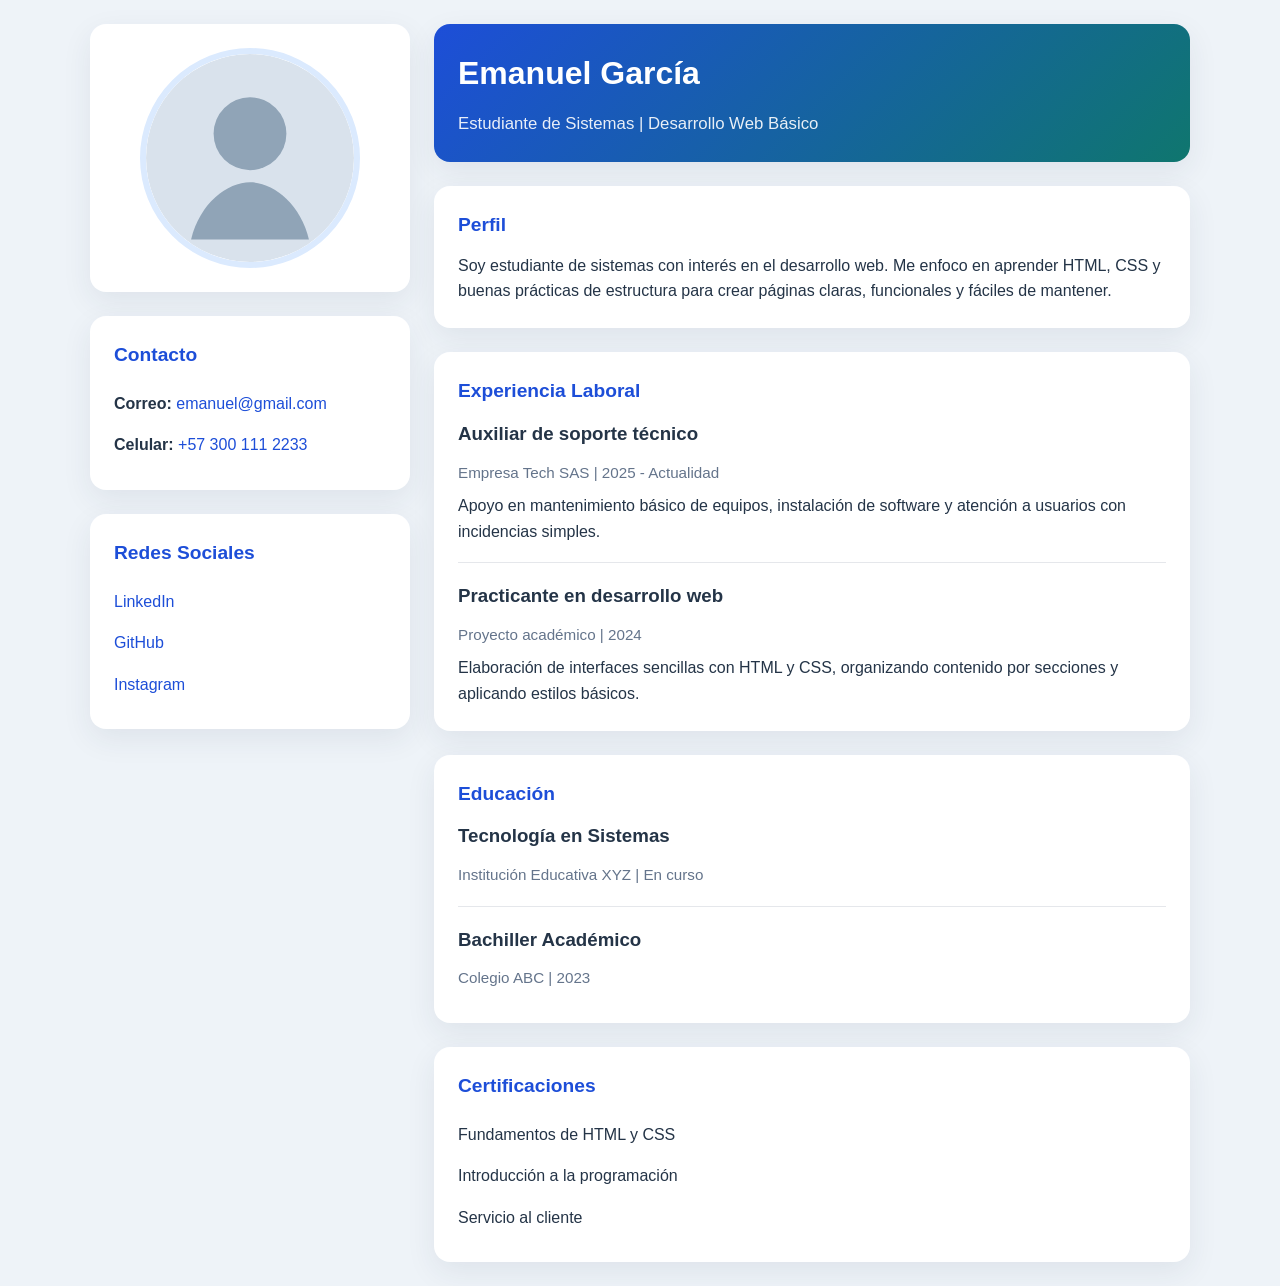
==== ia/index.html @ 416cfe16 "feat: IA generate CV section with personal details, experience, and education with simple data" ====
<!DOCTYPE html>
<html lang="es">
<head>
  <meta charset="UTF-8">
  <meta name="viewport" content="width=device-width, initial-scale=1.0">
  <title>Hoja de Vida - Emanuel García</title>
  <link rel="stylesheet" href="style.css">
</head>
<body>
  <main class="cv">
    <aside class="sidebar">
      <figure class="profile-photo">
        <img
          src="data:image/svg+xml;utf8,<svg xmlns='http://www.w3.org/2000/svg' viewBox='0 0 240 240'><rect width='240' height='240' rx='120' fill='%23d9e2ec'/><circle cx='120' cy='92' r='42' fill='%2390a4b7'/><path d='M52 214c10-42 42-66 68-66s58 24 68 66' fill='%2390a4b7'/></svg>"
          alt="Foto de perfil de Emanuel García"
        >
      </figure>

      <section class="card">
        <h2>Contacto</h2>
        <ul class="contact-list">
          <li><strong>Correo:</strong> <a href="mailto:emanuel@gmail.com">emanuel@gmail.com</a></li>
          <li><strong>Celular:</strong> <a href="tel:+573001112233">+57 300 111 2233</a></li>
        </ul>
      </section>

      <section class="card">
        <h2>Redes Sociales</h2>
        <ul class="social-list">
          <li><a href="https://www.linkedin.com" target="_blank" rel="noreferrer">LinkedIn</a></li>
          <li><a href="https://github.com" target="_blank" rel="noreferrer">GitHub</a></li>
          <li><a href="https://www.instagram.com" target="_blank" rel="noreferrer">Instagram</a></li>
        </ul>
      </section>
    </aside>

    <section class="content">
      <header class="hero card">
        <h1>Emanuel García</h1>
        <p class="subtitle">Estudiante de Sistemas | Desarrollo Web Básico</p>
      </header>

      <section class="card">
        <h2>Perfil</h2>
        <p>
          Soy estudiante de sistemas con interés en el desarrollo web. Me enfoco en aprender
          HTML, CSS y buenas prácticas de estructura para crear páginas claras, funcionales y
          fáciles de mantener.
        </p>
      </section>

      <section class="card">
        <h2>Experiencia Laboral</h2>
        <article class="item">
          <h3>Auxiliar de soporte técnico</h3>
          <p class="meta">Empresa Tech SAS | 2025 - Actualidad</p>
          <p>
            Apoyo en mantenimiento básico de equipos, instalación de software y atención a
            usuarios con incidencias simples.
          </p>
        </article>
        <article class="item">
          <h3>Practicante en desarrollo web</h3>
          <p class="meta">Proyecto académico | 2024</p>
          <p>
            Elaboración de interfaces sencillas con HTML y CSS, organizando contenido por
            secciones y aplicando estilos básicos.
          </p>
        </article>
      </section>

      <section class="card">
        <h2>Educación</h2>
        <article class="item">
          <h3>Tecnología en Sistemas</h3>
          <p class="meta">Institución Educativa XYZ | En curso</p>
        </article>
        <article class="item">
          <h3>Bachiller Académico</h3>
          <p class="meta">Colegio ABC | 2023</p>
        </article>
      </section>

      <section class="card">
        <h2>Certificaciones</h2>
        <ul class="cert-list">
          <li>Fundamentos de HTML y CSS</li>
          <li>Introducción a la programación</li>
          <li>Servicio al cliente</li>
        </ul>
      </section>
    </section>
  </main>
</body>
</html>
---- ia/style.css ----
* {
  box-sizing: border-box;
  margin: 0;
  padding: 0;
}

body {
  font-family: Arial, Helvetica, sans-serif;
  background: #eef3f8;
  color: #243447;
  line-height: 1.6;
  padding: 24px;
}

.cv {
  max-width: 1100px;
  margin: 0 auto;
  display: grid;
  grid-template-columns: 320px 1fr;
  gap: 24px;
}

.sidebar,
.content {
  display: flex;
  flex-direction: column;
  gap: 24px;
}

.card {
  background: #ffffff;
  border-radius: 16px;
  padding: 24px;
  box-shadow: 0 10px 30px rgba(36, 52, 71, 0.08);
}

.hero {
  background: linear-gradient(135deg, #1d4ed8, #0f766e);
  color: #ffffff;
}

.hero .subtitle {
  margin-top: 8px;
  font-size: 1.05rem;
  opacity: 0.9;
}

.profile-photo {
  background: #ffffff;
  border-radius: 16px;
  padding: 24px;
  box-shadow: 0 10px 30px rgba(36, 52, 71, 0.08);
  display: flex;
  justify-content: center;
  align-items: center;
}

.profile-photo img {
  width: 100%;
  max-width: 220px;
  aspect-ratio: 1 / 1;
  border-radius: 50%;
  object-fit: cover;
  border: 6px solid #dbeafe;
}

h1,
h2,
h3 {
  margin-bottom: 12px;
  color: inherit;
}

h1 {
  font-size: 2rem;
}

h2 {
  font-size: 1.2rem;
  color: #1d4ed8;
}

.item + .item {
  margin-top: 18px;
  padding-top: 18px;
  border-top: 1px solid #e5e7eb;
}

.meta {
  font-size: 0.95rem;
  color: #64748b;
  margin-bottom: 8px;
}

ul {
  list-style: none;
}

.contact-list li,
.social-list li,
.cert-list li {
  padding: 8px 0;
}

a {
  color: #1d4ed8;
  text-decoration: none;
}

a:hover {
  text-decoration: underline;
}

@media (max-width: 900px) {
  .cv {
    grid-template-columns: 1fr;
  }
}

@media (max-width: 480px) {
  body {
    padding: 16px;
  }

  .card,
  .profile-photo {
    padding: 18px;
  }

  h1 {
    font-size: 1.7rem;
  }
}
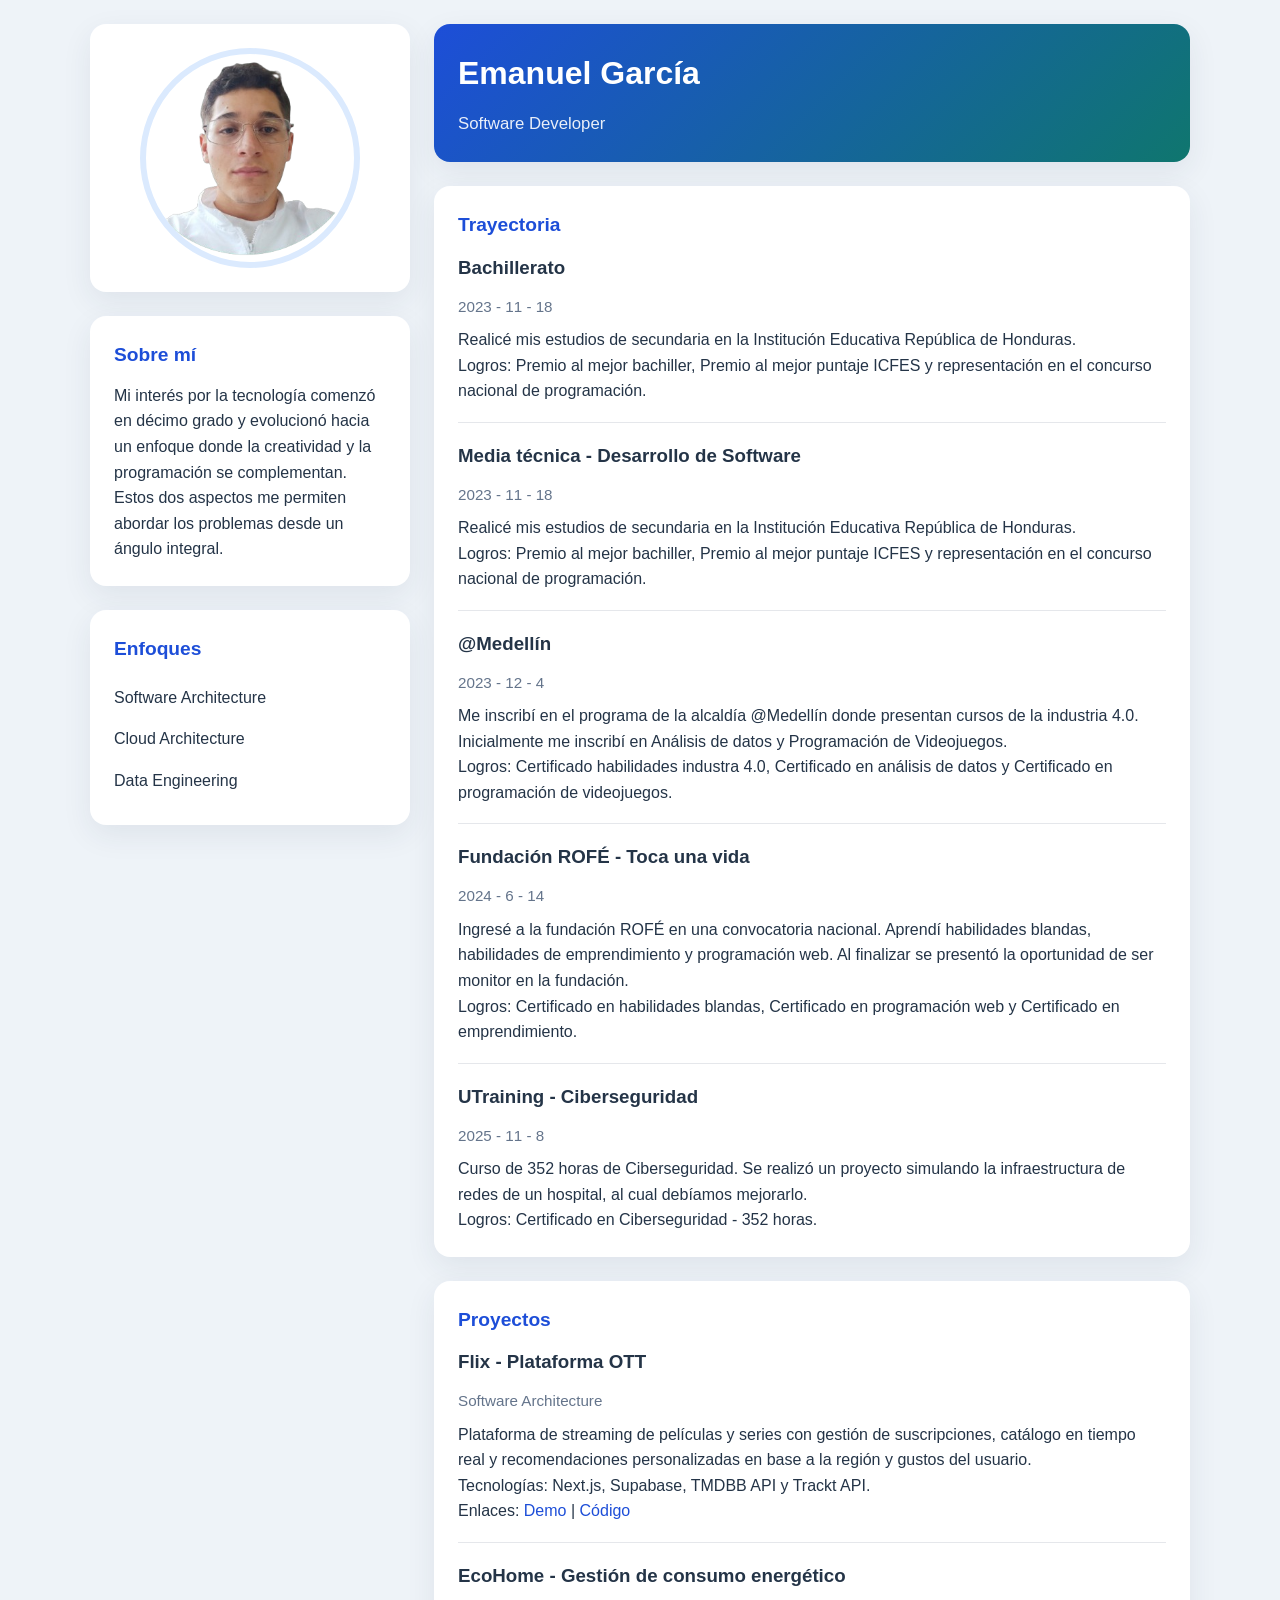
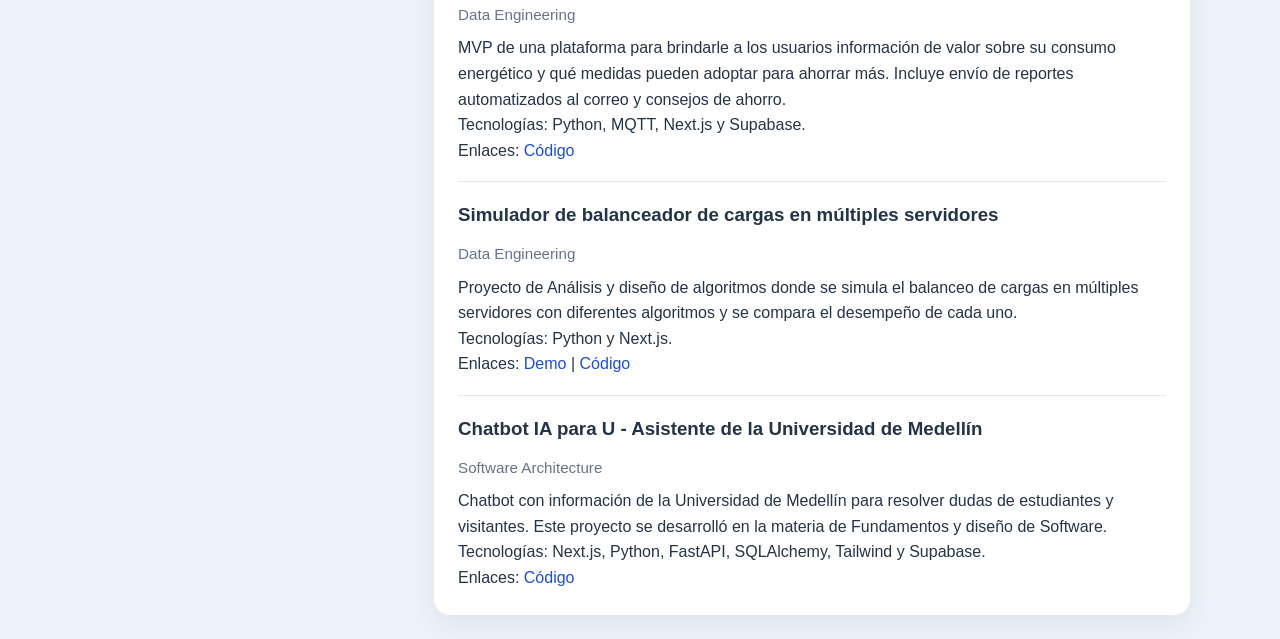
==== commit 2511bb64: "fix: Added real info" ====
--- a/ia/index.html
+++ b/ia/index.html
@@ -1,35 +1,35 @@
 <!DOCTYPE html>
 <html lang="es">
+
 <head>
   <meta charset="UTF-8">
   <meta name="viewport" content="width=device-width, initial-scale=1.0">
-  <title>Hoja de Vida - Emanuel García</title>
+  <title>Portfolio - Emanuel García</title>
   <link rel="stylesheet" href="style.css">
 </head>
+
 <body>
   <main class="cv">
     <aside class="sidebar">
       <figure class="profile-photo">
-        <img
-          src="data:image/svg+xml;utf8,<svg xmlns='http://www.w3.org/2000/svg' viewBox='0 0 240 240'><rect width='240' height='240' rx='120' fill='%23d9e2ec'/><circle cx='120' cy='92' r='42' fill='%2390a4b7'/><path d='M52 214c10-42 42-66 68-66s58 24 68 66' fill='%2390a4b7'/></svg>"
-          alt="Foto de perfil de Emanuel García"
-        >
+        <img src="../assets/other/RostroEmanuel_recortado.png" alt="Fotografía de Emanuel García">
       </figure>
 
       <section class="card">
-        <h2>Contacto</h2>
-        <ul class="contact-list">
-          <li><strong>Correo:</strong> <a href="mailto:emanuel@gmail.com">emanuel@gmail.com</a></li>
-          <li><strong>Celular:</strong> <a href="tel:+573001112233">+57 300 111 2233</a></li>
-        </ul>
+        <h2>Sobre mí</h2>
+        <p>
+          Mi interés por la tecnología comenzó en décimo grado y evolucionó hacia un enfoque donde la
+          creatividad y la programación se complementan. Estos dos aspectos me permiten abordar los
+          problemas desde un ángulo integral.
+        </p>
       </section>
 
       <section class="card">
-        <h2>Redes Sociales</h2>
-        <ul class="social-list">
-          <li><a href="https://www.linkedin.com" target="_blank" rel="noreferrer">LinkedIn</a></li>
-          <li><a href="https://github.com" target="_blank" rel="noreferrer">GitHub</a></li>
-          <li><a href="https://www.instagram.com" target="_blank" rel="noreferrer">Instagram</a></li>
+        <h2>Enfoques</h2>
+        <ul class="cert-list">
+          <li>Software Architecture</li>
+          <li>Cloud Architecture</li>
+          <li>Data Engineering</li>
         </ul>
       </section>
     </aside>
@@ -37,59 +37,117 @@
     <section class="content">
       <header class="hero card">
         <h1>Emanuel García</h1>
-        <p class="subtitle">Estudiante de Sistemas | Desarrollo Web Básico</p>
+        <p class="subtitle">Software Developer</p>
       </header>
 
       <section class="card">
-        <h2>Perfil</h2>
-        <p>
-          Soy estudiante de sistemas con interés en el desarrollo web. Me enfoco en aprender
-          HTML, CSS y buenas prácticas de estructura para crear páginas claras, funcionales y
-          fáciles de mantener.
-        </p>
-      </section>
+        <h2>Trayectoria</h2>
 
-      <section class="card">
-        <h2>Experiencia Laboral</h2>
         <article class="item">
-          <h3>Auxiliar de soporte técnico</h3>
-          <p class="meta">Empresa Tech SAS | 2025 - Actualidad</p>
+          <h3>Bachillerato</h3>
+          <p class="meta">2023 - 11 - 18</p>
+          <p>Realicé mis estudios de secundaria en la Institución Educativa República de Honduras.</p>
+          <p>Logros: Premio al mejor bachiller, Premio al mejor puntaje ICFES y representación en el concurso nacional de programación.</p>
+        </article>
+
+        <article class="item">
+          <h3>Media técnica - Desarrollo de Software</h3>
+          <p class="meta">2023 - 11 - 18</p>
+          <p>Realicé mis estudios de secundaria en la Institución Educativa República de Honduras.</p>
+          <p>Logros: Premio al mejor bachiller, Premio al mejor puntaje ICFES y representación en el concurso nacional de programación.</p>
+        </article>
+
+        <article class="item">
+          <h3>@Medellín</h3>
+          <p class="meta">2023 - 12 - 4</p>
           <p>
-            Apoyo en mantenimiento básico de equipos, instalación de software y atención a
-            usuarios con incidencias simples.
+            Me inscribí en el programa de la alcaldía @Medellín donde presentan cursos de la industria 4.0.
+            Inicialmente me inscribí en Análisis de datos y Programación de Videojuegos.
           </p>
+          <p>Logros: Certificado habilidades industra 4.0, Certificado en análisis de datos y Certificado en programación de videojuegos.</p>
         </article>
+
         <article class="item">
-          <h3>Practicante en desarrollo web</h3>
-          <p class="meta">Proyecto académico | 2024</p>
+          <h3>Fundación ROFÉ - Toca una vida</h3>
+          <p class="meta">2024 - 6 - 14</p>
           <p>
-            Elaboración de interfaces sencillas con HTML y CSS, organizando contenido por
-            secciones y aplicando estilos básicos.
+            Ingresé a la fundación ROFÉ en una convocatoria nacional. Aprendí habilidades blandas,
+            habilidades de emprendimiento y programación web. Al finalizar se presentó la oportunidad
+            de ser monitor en la fundación.
           </p>
+          <p>Logros: Certificado en habilidades blandas, Certificado en programación web y Certificado en emprendimiento.</p>
+        </article>
+
+        <article class="item">
+          <h3>UTraining - Ciberseguridad</h3>
+          <p class="meta">2025 - 11 - 8</p>
+          <p>
+            Curso de 352 horas de Ciberseguridad. Se realizó un proyecto simulando la infraestructura
+            de redes de un hospital, al cual debíamos mejorarlo.
+          </p>
+          <p>Logros: Certificado en Ciberseguridad - 352 horas.</p>
         </article>
       </section>
 
       <section class="card">
-        <h2>Educación</h2>
+        <h2>Proyectos</h2>
+
         <article class="item">
-          <h3>Tecnología en Sistemas</h3>
-          <p class="meta">Institución Educativa XYZ | En curso</p>
+          <h3>Flix - Plataforma OTT</h3>
+          <p class="meta">Software Architecture</p>
+          <p>
+            Plataforma de streaming de películas y series con gestión de suscripciones, catálogo en
+            tiempo real y recomendaciones personalizadas en base a la región y gustos del usuario.
+          </p>
+          <p>Tecnologías: Next.js, Supabase, TMDBB API y Trackt API.</p>
+          <p>
+            Enlaces: <a href="https://flix-rouge.vercel.app/home" target="_blank" rel="noreferrer">Demo</a>
+            | <a href="https://github.com/EmanuelGarciaR/flix" target="_blank" rel="noreferrer">Código</a>
+          </p>
         </article>
+
         <article class="item">
-          <h3>Bachiller Académico</h3>
-          <p class="meta">Colegio ABC | 2023</p>
+          <h3>EcoHome - Gestión de consumo energético</h3>
+          <p class="meta">Data Engineering</p>
+          <p>
+            MVP de una plataforma para brindarle a los usuarios información de valor sobre su consumo energético
+            y qué medidas pueden adoptar para ahorrar más. Incluye envío de reportes automatizados al correo y consejos de ahorro.
+          </p>
+          <p>Tecnologías: Python, MQTT, Next.js y Supabase.</p>
+          <p>
+            Enlaces: <a href="https://github.com/EmanuelGarciaR/EcoHome" target="_blank" rel="noreferrer">Código</a>
+          </p>
         </article>
-      </section>
 
-      <section class="card">
-        <h2>Certificaciones</h2>
-        <ul class="cert-list">
-          <li>Fundamentos de HTML y CSS</li>
-          <li>Introducción a la programación</li>
-          <li>Servicio al cliente</li>
-        </ul>
+        <article class="item">
+          <h3>Simulador de balanceador de cargas en múltiples servidores</h3>
+          <p class="meta">Data Engineering</p>
+          <p>
+            Proyecto de Análisis y diseño de algoritmos donde se simula el balanceo de cargas en múltiples
+            servidores con diferentes algoritmos y se compara el desempeño de cada uno.
+          </p>
+          <p>Tecnologías: Python y Next.js.</p>
+          <p>
+            Enlaces: <a href="https://dazzling-elf-93cbf5.netlify.app/" target="_blank" rel="noreferrer">Demo</a>
+            | <a href="https://github.com/EmanuelGarciaR/server-scheduling" target="_blank" rel="noreferrer">Código</a>
+          </p>
+        </article>
+
+        <article class="item">
+          <h3>Chatbot IA para U - Asistente de la Universidad de Medellín</h3>
+          <p class="meta">Software Architecture</p>
+          <p>
+            Chatbot con información de la Universidad de Medellín para resolver dudas de estudiantes y visitantes.
+            Este proyecto se desarrolló en la materia de Fundamentos y diseño de Software.
+          </p>
+          <p>Tecnologías: Next.js, Python, FastAPI, SQLAlchemy, Tailwind y Supabase.</p>
+          <p>
+            Enlaces: <a href="https://github.com/sanma613/chatbot-ia" target="_blank" rel="noreferrer">Código</a>
+          </p>
+        </article>
       </section>
     </section>
   </main>
 </body>
+
 </html>
